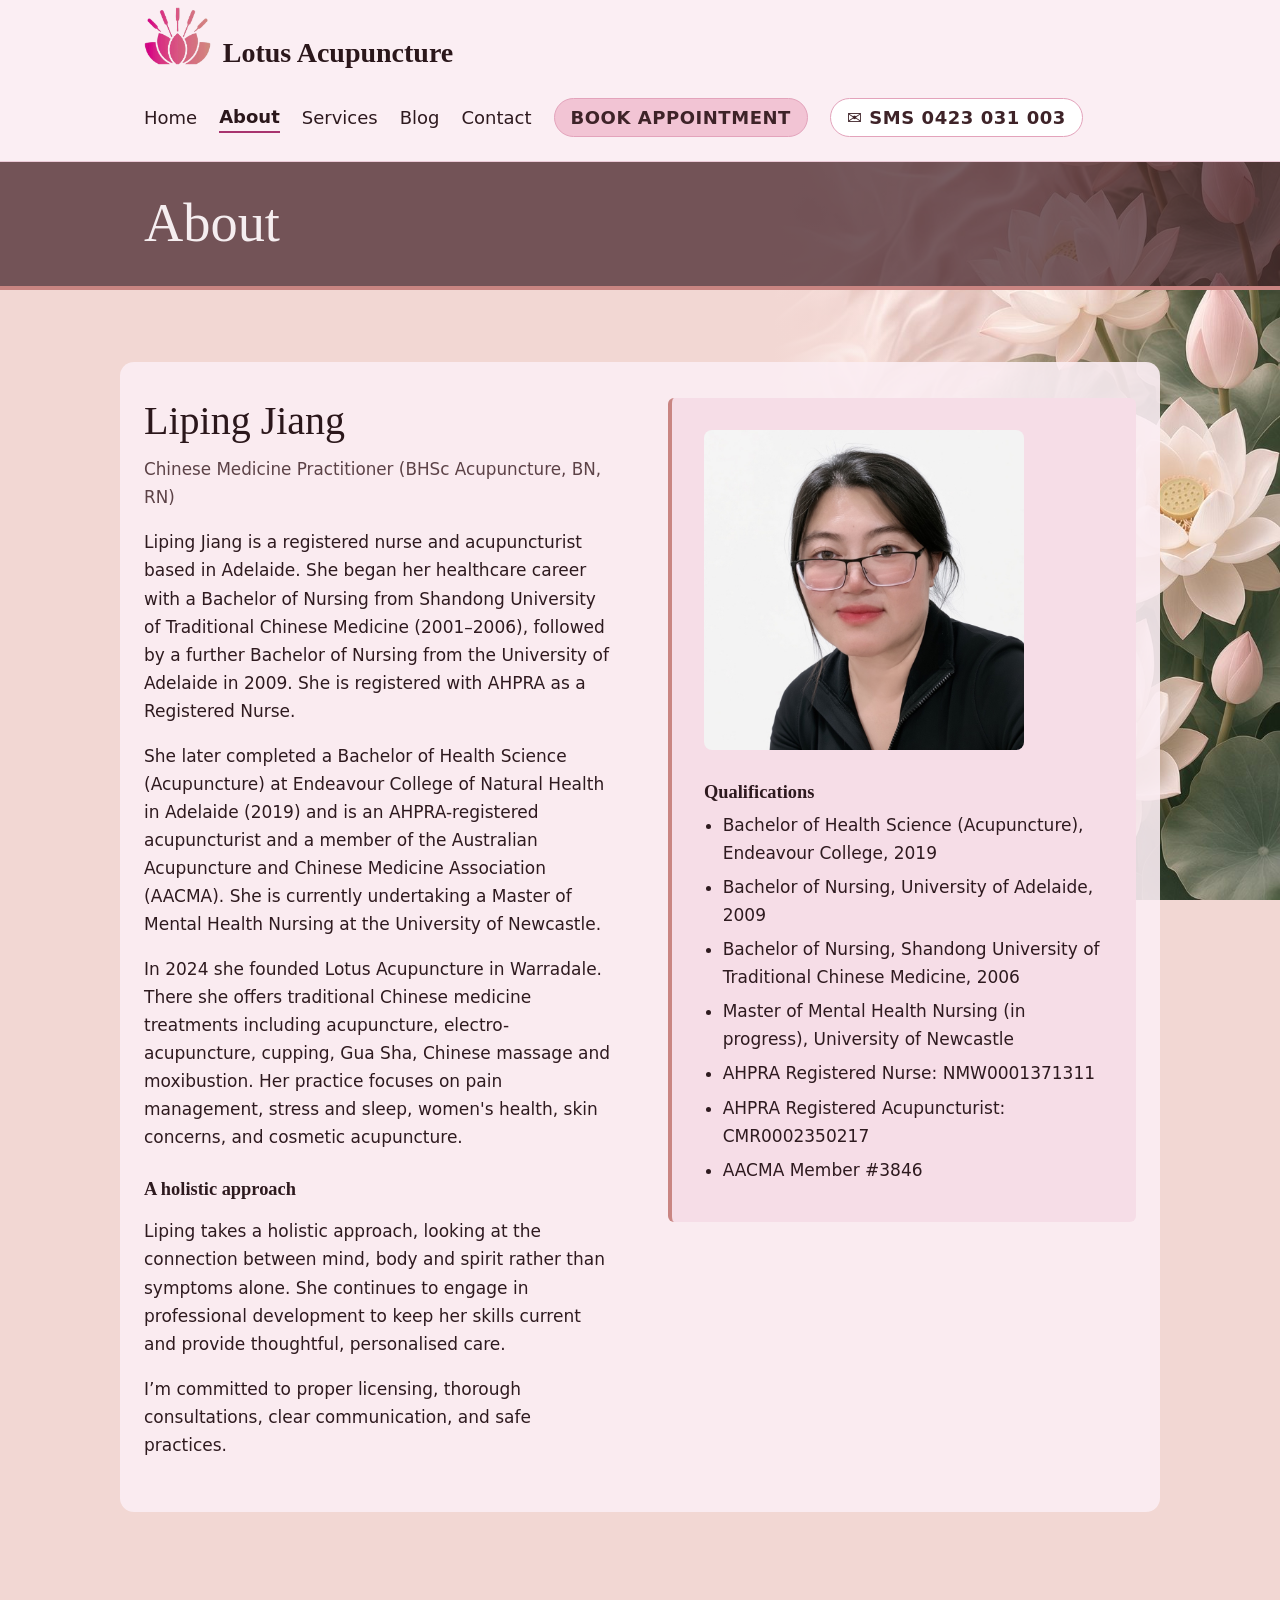
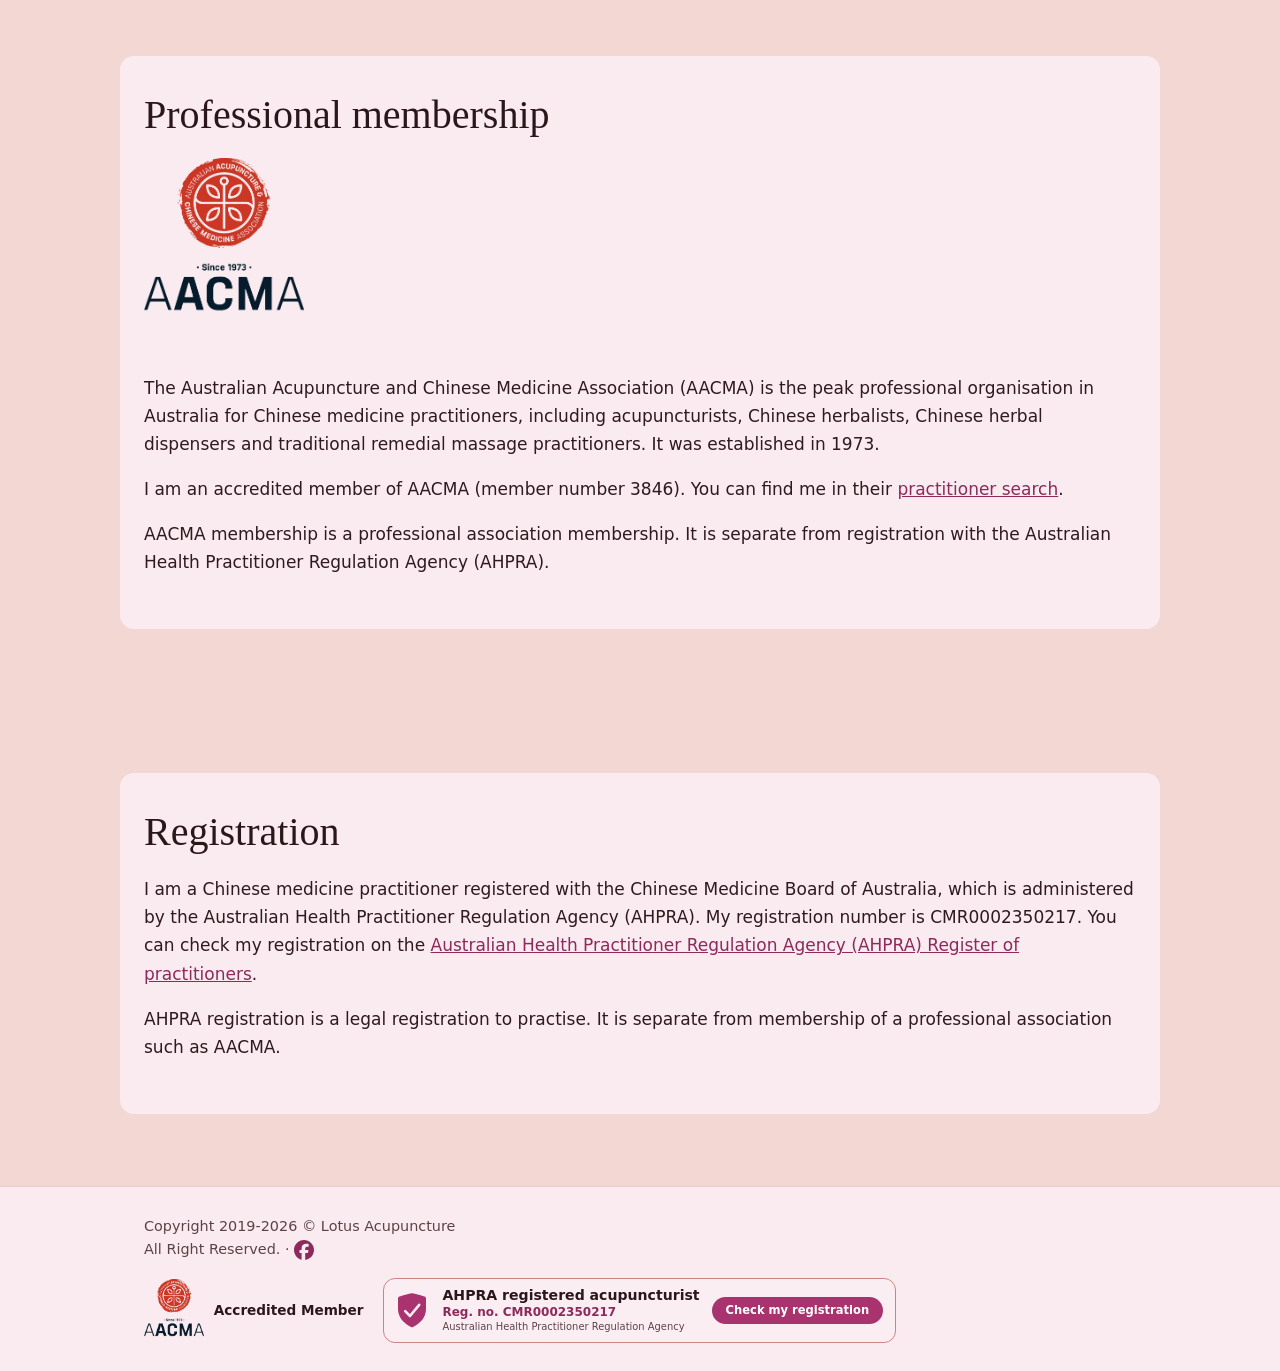
==== about.html @ f675ff91 "Add electro acupuncture video on Services page" ====
<!DOCTYPE html>
<html lang="en-AU"><head><meta charset="utf-8"><meta name="viewport" content="width=device-width, initial-scale=1">
<title>About Liping Jiang | Lotus Acupuncture Warradale</title>
<meta name="description" content="Liping Jiang is an AHPRA-registered acupuncturist and registered nurse offering traditional Chinese medicine at Lotus Acupuncture, Warradale SA.">
<link rel="canonical" href="https://www.lotusacupuncture.com.au/about.html">
<meta property="og:type" content="website"><meta property="og:site_name" content="Lotus Acupuncture"><meta property="og:title" content="About Liping Jiang | Lotus Acupuncture Warradale"><meta property="og:description" content="Liping Jiang is an AHPRA-registered acupuncturist and registered nurse offering traditional Chinese medicine at Lotus Acupuncture, Warradale SA."><meta property="og:url" content="https://www.lotusacupuncture.com.au/about.html"><meta property="og:image" content="https://www.lotusacupuncture.com.au/logo.jpg"><meta property="og:locale" content="en_AU">
<link rel="stylesheet" href="style.css?v=pink25"></head><body>
<header class="top"><div class="wrap"><a class="brand" href="index.html"><img src="header-logo.png" alt="" width="46" height="40" class="brand-mark">Lotus Acupuncture</a><nav aria-label="Main"><a href="index.html">Home</a><a href="about.html" aria-current="page">About</a><a href="services.html">Services</a><a href="blog.html">Blog</a><a href="contact.html">Contact</a><a href="https://lotus-acupuncture-glenelg.au4.cliniko.com/bookings">BOOK APPOINTMENT</a><a class="nav-call" href="sms:0423031003" aria-label="Send a text message to 0423 031 003">&#9993; <span class="call-num">SMS 0423 031 003</span><span class="call-short">SMS</span></a></nav></div></header>
<main><div class="pagehead"><div class="wrap"><h1>About</h1></div></div><section><div class="wrap about"><div><h2>Liping Jiang</h2>
<p style="font-size:1.05rem;color:var(--muted);margin-top:-8px">Chinese Medicine Practitioner (BHSc Acupuncture, BN, RN)</p>
<p>Liping Jiang is a registered nurse and acupuncturist based in Adelaide. She began her healthcare career with a Bachelor of Nursing from Shandong University of Traditional Chinese Medicine (2001–2006), followed by a further Bachelor of Nursing from the University of Adelaide in 2009. She is registered with AHPRA as a Registered Nurse.</p>
<p>She later completed a Bachelor of Health Science (Acupuncture) at Endeavour College of Natural Health in Adelaide (2019) and is an AHPRA-registered acupuncturist and a member of the Australian Acupuncture and Chinese Medicine Association (AACMA). She is currently undertaking a Master of Mental Health Nursing at the University of Newcastle.</p>
<p>In 2024 she founded Lotus Acupuncture in Warradale. There she offers traditional Chinese medicine treatments including acupuncture, electro-acupuncture, cupping, Gua Sha, Chinese massage and moxibustion. Her practice focuses on pain management, stress and sleep, women's health, skin concerns, and cosmetic acupuncture.</p>
<h3 style="margin-top:28px">A holistic approach</h3>
<p>Liping takes a holistic approach, looking at the connection between mind, body and spirit rather than symptoms alone. She continues to engage in professional development to keep her skills current and provide thoughtful, personalised care.</p>
<p>I’m committed to proper licensing, thorough consultations, clear communication, and safe practices.</p></div>
<aside><img src="photo.jpg" alt="Liping Jiang" style="width:100%;max-width:320px;border-radius:8px;margin-bottom:24px"><h3>Qualifications</h3><ul>
<li>Bachelor of Health Science (Acupuncture), Endeavour College, 2019</li>
<li>Bachelor of Nursing, University of Adelaide, 2009</li>
<li>Bachelor of Nursing, Shandong University of Traditional Chinese Medicine, 2006</li>
<li>Master of Mental Health Nursing (in progress), University of Newcastle</li>
<li>AHPRA Registered Nurse: NMW0001371311</li>
<li>AHPRA Registered Acupuncturist: CMR0002350217</li>
<li>AACMA Member #3846</li></ul></aside></div></section>
<section><div class="wrap">
<h2>Professional membership</h2>
<div class="aacma-block">
<img src="images/aacma-logo.png" alt="Australian Acupuncture and Chinese Medicine Association" width="160" height="171">
<div>
<p>The Australian Acupuncture and Chinese Medicine Association (AACMA) is the peak professional organisation in Australia for Chinese medicine practitioners, including acupuncturists, Chinese herbalists, Chinese herbal dispensers and traditional remedial massage practitioners. It was established in 1973.</p>
<p>I am an accredited member of AACMA (member number 3846). You can find me in their <a href="https://acupuncture.org.au/find-a-practitioner" target="_blank" rel="noopener">practitioner search</a>.</p>
<p>AACMA membership is a professional association membership. It is separate from registration with the Australian Health Practitioner Regulation Agency (AHPRA).</p>
</div>
</div>
</div></section>
<section><div class="wrap">
<h2>Registration</h2>
<div class="reg-block">
<p>I am a Chinese medicine practitioner registered with the Chinese Medicine Board of Australia, which is administered by the Australian Health Practitioner Regulation Agency (AHPRA). My registration number is CMR0002350217. You can check my registration on the <a href="https://www.ahpra.gov.au/Registration/Registers-of-Practitioners.aspx" target="_blank" rel="noopener">Australian Health Practitioner Regulation Agency (AHPRA) Register of practitioners</a>.</p>
<p>AHPRA registration is a legal registration to practise. It is separate from membership of a professional association such as AACMA.</p>
</div>
</div></section>
</main>
<footer><div class="wrap footer-bar"><div>Copyright 2019-2026 © Lotus Acupuncture<br>All Right Reserved. &middot; <a href="https://www.facebook.com/p/Lotus-Acupuncture-61561961257599/" target="_blank" rel="noopener" aria-label="Facebook" style="display:inline-flex;align-items:center;vertical-align:middle"><svg xmlns="http://www.w3.org/2000/svg" width="20" height="20" viewBox="0 0 24 24" fill="currentColor"><path d="M9.101 23.691v-7.98H6.627v-3.667h2.474v-1.58c0-4.085 1.848-5.978 5.858-5.978.401 0 .955.042 1.468.103a9 9 0 0 1 1.141.195v3.325a9 9 0 0 0-.653-.036 27 27 0 0 0-.733-.009c-.707 0-1.259.096-1.675.309a1.7 1.7 0 0 0-.679.622c-.258.42-.374.995-.374 1.752v1.297h3.919l-.386 2.103-.287 1.564h-3.246v8.245C19.396 23.238 24 18.179 24 12.044c0-6.627-5.373-12-12-12s-12 5.373-12 12c0 5.628 3.874 10.35 9.101 11.647"/></svg></a></div><div class="footer-creds"><a class="footer-aacma" href="https://acupuncture.org.au/find-a-practitioner" target="_blank" rel="noopener"><img src="images/aacma-logo.png" alt="Australian Acupuncture and Chinese Medicine Association" width="60" height="64"><span>Accredited Member</span></a><a class="footer-ahpra" href="https://www.ahpra.gov.au/Registration/Registers-of-Practitioners.aspx" target="_blank" rel="noopener"><svg class="footer-ahpra-icon" xmlns="http://www.w3.org/2000/svg" viewBox="0 0 36 40" width="36" height="40" aria-hidden="true" focusable="false"><path fill="#a8336e" d="M18 2.2c.4 0 7.8 1.7 12.6 3.2.8.3 1.4 1 1.4 1.8V18c0 8.2-5.8 14.8-13.5 18.2a1.6 1.6 0 0 1-1 0C9.8 32.8 4 26.2 4 18V7.2c0-.8.6-1.5 1.4-1.8C10.2 3.9 17.6 2.2 18 2.2z"/><path fill="none" stroke="#fbeef3" stroke-width="2.6" stroke-linecap="round" stroke-linejoin="round" d="M11.2 20.2 16 25l9.2-11.2"/></svg><span class="footer-ahpra-copy"><strong class="footer-ahpra-title">AHPRA registered acupuncturist</strong><span class="footer-ahpra-reg">Reg. no. CMR0002350217</span><span class="footer-ahpra-org">Australian Health Practitioner Regulation Agency</span></span><span class="footer-ahpra-btn">Check my registration</span></a></div></div></footer>
</body></html>
---- style.css ----
:root{--ink:#2e1a1f;--muted:#5c4247;--paper:#fbeef3;--mist:#f6dde7;--jade:#3e2328;--jade-dark:#2b171b;--lotus:#a8336e;--lotus-dark:#8c2a5c;--coral:#c98582;--line:#ecc9d7;--serif:"Iowan Old Style","Palatino Linotype",Palatino,Georgia,serif;--sans:system-ui,-apple-system,"Segoe UI",Roboto,sans-serif}
*{box-sizing:border-box}
body{margin:0;background:#f2d7d3;color:var(--ink);font:17px/1.65 var(--sans)}
a{color:var(--lotus-dark)}
a:hover{color:var(--jade)}
a:focus-visible,.btn:focus-visible{outline:3px solid var(--lotus);outline-offset:3px}
.wrap{max-width:1040px;margin:0 auto;padding:0 24px}
header.top{border-bottom:1px solid var(--line);background:var(--paper);position:sticky;top:0;z-index:5}
header.top .wrap{display:flex;align-items:center;justify-content:space-between;gap:16px;padding-top:24px;padding-bottom:24px;flex-wrap:wrap}
.brand{display:inline-flex;align-items:center;gap:12px;font:600 clamp(1.25rem,6vw,1.75rem)/1.2 var(--serif);white-space:nowrap;color:var(--jade-dark);text-decoration:none}
.brand-mark{display:block;height:58px;width:auto;transform:translateY(-17px)}
nav{display:flex;gap:22px;flex-wrap:wrap;align-items:center}
nav a{text-decoration:none;color:var(--ink);font-size:1.125rem;padding:2px 0;line-height:1.4}
nav a:hover{color:var(--lotus-dark)}
nav a[href*="cliniko"]{background:#f2c4d4;color:var(--jade);font-weight:600;padding:6px 16px;border-radius:999px;border:1px solid #e3a3bb;white-space:nowrap;letter-spacing:.03em}
nav a[href*="cliniko"]:hover,nav a[href*="cliniko"]:focus-visible{background:#e9aec4;color:var(--jade-dark)}
nav a.nav-call{color:var(--jade);font-weight:600;padding:6px 16px;border-radius:999px;border:1px solid #e3a3bb;background:#fff;white-space:nowrap;letter-spacing:.03em}nav a.nav-call:hover,nav a.nav-call:focus-visible{background:#fde7ef;color:var(--jade-dark)}.call-short{display:none}@media(max-width:760px){.call-num{display:none}.call-short{display:inline}nav a[href*="cliniko"],nav a.nav-call{padding:6px 12px}}
nav a[aria-current="page"]{color:var(--jade-dark);font-weight:600;border-bottom:2px solid var(--lotus)}
.btn{display:inline-block;background:var(--lotus);color:#fff;padding:12px 24px;border-radius:999px;text-decoration:none;font-weight:600;font-size:.95rem}
.btn:hover{background:var(--lotus-dark)}
.hero{background:rgba(66,33,40,.72);border-bottom:4px solid var(--coral);color:#f5eef0;padding:64px 0 60px}
.hero-logo{display:block;width:220px;max-width:60vw;height:auto;margin:0 auto 24px}
.hero h1{font:500 clamp(2.6rem,7vw,4.8rem)/1.05 var(--serif);margin:0 0 20px;letter-spacing:-.01em}
.hero p{font:italic 1.5rem/1.4 var(--serif);margin:0 auto 36px;max-width:28ch;color:#f2c9d3}
@media(min-width:761px){.hero p{max-width:none}}
.hero .btn{background:var(--lotus)}
.hero .btn:hover{background:var(--lotus-dark)}
.pagehead{background:rgba(66,33,40,.72);border-bottom:4px solid var(--coral);color:#f5eef0;padding:32px 0}
.pagehead h1{font:500 clamp(2.2rem,5vw,3.4rem)/1.1 var(--serif);margin:0}
section{padding:72px 0}
h2{font:500 clamp(1.8rem,4vw,2.5rem)/1.15 var(--serif);margin:0 0 20px;color:var(--jade-dark)}
h3{font:600 1.15rem var(--serif);margin:0 0 4px}
.lede{max-width:62ch}
.about{display:grid;grid-template-columns:1fr 1fr;gap:56px}
.about aside{background:var(--mist);border-left:4px solid var(--coral);padding:32px;border-radius:6px;align-self:start}
.about aside ul{padding-left:1.1em;margin:8px 0 0}
.about aside li{margin-bottom:6px}
.focus{background:var(--mist)}
.tags{list-style:none;padding:0;margin:28px 0 0;display:flex;flex-wrap:wrap;gap:10px}
.tags li{border:1px solid var(--coral);color:var(--jade-dark);padding:6px 16px;border-radius:999px;font-size:.95rem;background:var(--paper)}
.services-list{list-style:none;padding:0;margin:32px 0 0;border-top:1px solid var(--line)}
.services-list li{display:grid;grid-template-columns:1fr auto auto;gap:8px 28px;align-items:center;padding:22px 0;border-bottom:1px solid var(--line)}
.desc{color:var(--muted);font-size:.95rem;margin:0}
.meta{text-align:right;font-size:.9rem;color:var(--muted)}
.price{font:600 1.4rem var(--serif);color:var(--jade-dark);display:block}
.quote{background:rgba(66,33,40,.72);color:#fff;text-align:center;padding:40px 0}
.quote blockquote{margin:0 auto 8px;max-width:30ch;font:italic 1.9rem/1.35 var(--serif)}
.quote cite{font-style:normal;opacity:.8;font-size:.95rem}
address{font-style:normal;margin:20px 0;line-height:1.8}
footer{border-top:1px solid var(--line);padding:28px 0;color:var(--muted);font-size:.9rem}
.svc-img{display:block;width:100%;height:auto;aspect-ratio:4/3;object-fit:cover;border-radius:8px;margin-bottom:14px;background:var(--mist)}
.svc-img-lead{max-width:560px;aspect-ratio:auto;margin:8px 0 20px}
.svc-divider{margin:44px auto;max-width:720px}
.svc-divider img{display:block;width:100%;height:auto}
.therapies{margin-top:20px}
.therapy{display:grid;grid-template-columns:minmax(0,320px) 1fr;gap:32px;align-items:center}
.therapy .svc-img{margin-bottom:0}
.svc-video{display:block;width:100%;max-width:280px;height:auto;aspect-ratio:9/16;object-fit:cover;border-radius:8px;background:var(--mist)}
.therapy:has(.svc-video){align-items:start}
.photo-credits{font-size:.8rem;margin-top:24px}
.blog-empty{text-align:center}
.blog-empty .lede{margin:0 auto}
body::before{content:"";position:fixed;inset:0;z-index:-1;pointer-events:none;background:#f2d7d3 url("images/pink-lotus-bg.jpg?v=pink2") center/cover no-repeat}
@media(min-aspect-ratio:3/4){body::before{background:linear-gradient(90deg,#f2d7d3 0,#f2d7d3 calc(100% - 56.25vh),rgba(242,215,211,0) calc(100% - 42vh)),url("images/pink-lotus-bg.jpg?v=pink2") right top/auto 100% no-repeat,#f2d7d3}}
header.top{background:#fbeef3}
section>.wrap{background:rgba(251,238,243,.9);border-radius:14px;padding-top:36px;padding-bottom:36px}
.focus{background:transparent}
.quote>.wrap{background:transparent}
.focus>.wrap{background:rgba(246,221,231,.92)}
footer{background:rgba(251,238,243,.9)}
@media(max-width:760px){nav a{font-size:1.0625rem}section{padding:40px 0}section>.wrap{border-radius:10px;margin:0 12px}nav{gap:14px}.therapy{grid-template-columns:1fr;gap:16px}.svc-divider{margin:32px 0}.about{grid-template-columns:1fr;gap:32px}.services-list li{grid-template-columns:1fr}.meta{text-align:left}.hero{padding:44px 0}.pagehead{padding:22px 0}.quote{padding:28px 0}}
.blog-list{list-style:none;padding:0;margin:8px 0 0}
.blog-item h2{margin-bottom:8px}
.blog-item h2 a{color:var(--jade-dark);text-decoration:none}
.blog-item h2 a:hover{color:var(--lotus-dark)}
.blog-date{color:var(--muted);font-size:.95rem;margin:0 0 12px}
.blog-item .lede{margin:0 0 16px}
.post-body{max-width:68ch}
.post-body h2{font-size:clamp(1.35rem,3vw,1.75rem);margin:32px 0 12px}
.post-body p,.post-body ul{margin:0 0 16px}
.post-body ul{padding-left:1.2em}
.post-body li{margin-bottom:8px}
.post-back{margin:0 0 20px;font-size:.95rem}
.disclaimer{margin-top:36px;padding-top:20px;border-top:1px solid var(--line);color:var(--muted);font-size:.9rem}

.footer-bar{display:flex;align-items:center;justify-content:space-between;gap:16px 24px;flex-wrap:wrap}
.footer-aacma{display:inline-flex;align-items:center;gap:10px;color:var(--jade-dark);text-decoration:none;font-size:.85rem;font-weight:600}
.footer-aacma img{display:block;height:64px;width:auto}
.footer-aacma:hover{color:var(--lotus-dark)}
.aacma-block{display:flex;gap:28px;align-items:flex-start;flex-wrap:wrap;margin-top:8px}
.aacma-block img{display:block;width:160px;height:auto;flex-shrink:0}
@media(max-width:760px){.aacma-block{flex-direction:column;gap:16px}.aacma-block img{width:130px}}

.insurance{margin-top:48px}
.fund-logos{list-style:none;padding:0;margin:20px 0 0;display:grid;grid-template-columns:repeat(4,minmax(0,1fr));gap:12px}
.fund-logos li{background:#fff;border:1px solid var(--line);border-radius:12px;height:88px;display:flex;align-items:center;justify-content:center;padding:12px 16px;box-sizing:border-box}
.fund-logos img{display:block;max-width:100%;max-height:100%;width:auto;height:auto;object-fit:contain}
.fund-trademark{margin-top:14px;font-size:.8rem}
@media(max-width:960px){.fund-logos{grid-template-columns:repeat(3,minmax(0,1fr))}}
@media(max-width:760px){.fund-logos{grid-template-columns:repeat(2,minmax(0,1fr));gap:10px}.fund-logos li{height:76px;padding:10px 12px;border-radius:10px}}

.footer-creds{display:flex;align-items:center;gap:16px 20px;flex-wrap:wrap}
.footer-ahpra{display:inline-flex;align-items:center;gap:10px 12px;text-decoration:none;color:var(--jade-dark);background:var(--paper);border:1px solid var(--coral);border-radius:12px;padding:8px 12px 8px 10px;min-height:64px;box-sizing:border-box;max-width:100%;flex-wrap:wrap}
.footer-ahpra-icon{display:block;flex-shrink:0;width:36px;height:40px}
.footer-ahpra-copy{display:flex;flex-direction:column;align-items:flex-start;gap:1px;min-width:0;flex:1 1 12rem}
.footer-ahpra-title{font-size:.88rem;font-weight:700;line-height:1.2;color:var(--jade-dark)}
.footer-ahpra-reg{font-size:.75rem;font-weight:600;color:var(--lotus-dark);line-height:1.25}
.footer-ahpra-org{font-size:.62rem;font-weight:500;color:var(--muted);line-height:1.3}
.footer-ahpra-btn{display:inline-block;background:var(--lotus);color:#fff;font-size:.72rem;font-weight:600;padding:6px 14px;border-radius:999px;line-height:1.3;white-space:nowrap;flex-shrink:0}
.footer-ahpra:hover{border-color:var(--lotus)}
.footer-ahpra:hover .footer-ahpra-title{color:var(--lotus-dark)}
.footer-ahpra:hover .footer-ahpra-btn{background:var(--lotus-dark)}
@media(max-width:760px){.footer-creds{width:100%}.footer-ahpra{width:100%}.footer-ahpra-btn{margin-left:46px}}
.reg-block{margin-top:8px}

.voucher-lead{display:grid;grid-template-columns:1fr minmax(220px,400px);gap:40px 48px;align-items:center}
.voucher-art{display:block;width:100%;height:auto;border-radius:8px;border:1px solid var(--line);box-shadow:0 10px 28px rgba(46,26,31,.12);background:#fff}
.voucher-options{list-style:none;padding:0;margin:36px 0 0;display:grid;grid-template-columns:repeat(3,minmax(0,1fr));gap:20px}
.voucher-card{background:#fff;border:1px solid var(--line);border-radius:12px;padding:28px 24px;display:flex;flex-direction:column;align-items:flex-start}
.voucher-card h3{margin:0 0 6px}
.voucher-card .meta{text-align:left;margin:0 0 18px}
.voucher-card .desc{margin:0 0 18px}
.voucher-card .price{margin:2px 0 0}
.voucher-card .btn{margin-top:auto}
.voucher-soon{font-size:.85rem;color:var(--muted);line-height:1.45;margin:12px 0 0}
.voucher-steps{list-style:none;padding:0;margin:8px 0 0;display:grid;gap:18px}
.voucher-steps li{display:grid;grid-template-columns:auto 1fr;gap:16px;align-items:start}
.voucher-step-num{display:inline-flex;align-items:center;justify-content:center;width:32px;height:32px;border-radius:50%;background:var(--lotus);color:#fff;font:600 1rem var(--serif);flex-shrink:0}
.voucher-steps p{margin:4px 0 0}
.voucher-terms{padding-left:1.2em;margin:8px 0 0;max-width:68ch}
.voucher-terms li{margin-bottom:10px}
@media(max-width:900px){.voucher-options{grid-template-columns:1fr}}
@media(max-width:760px){.voucher-lead{grid-template-columns:1fr;gap:24px}}
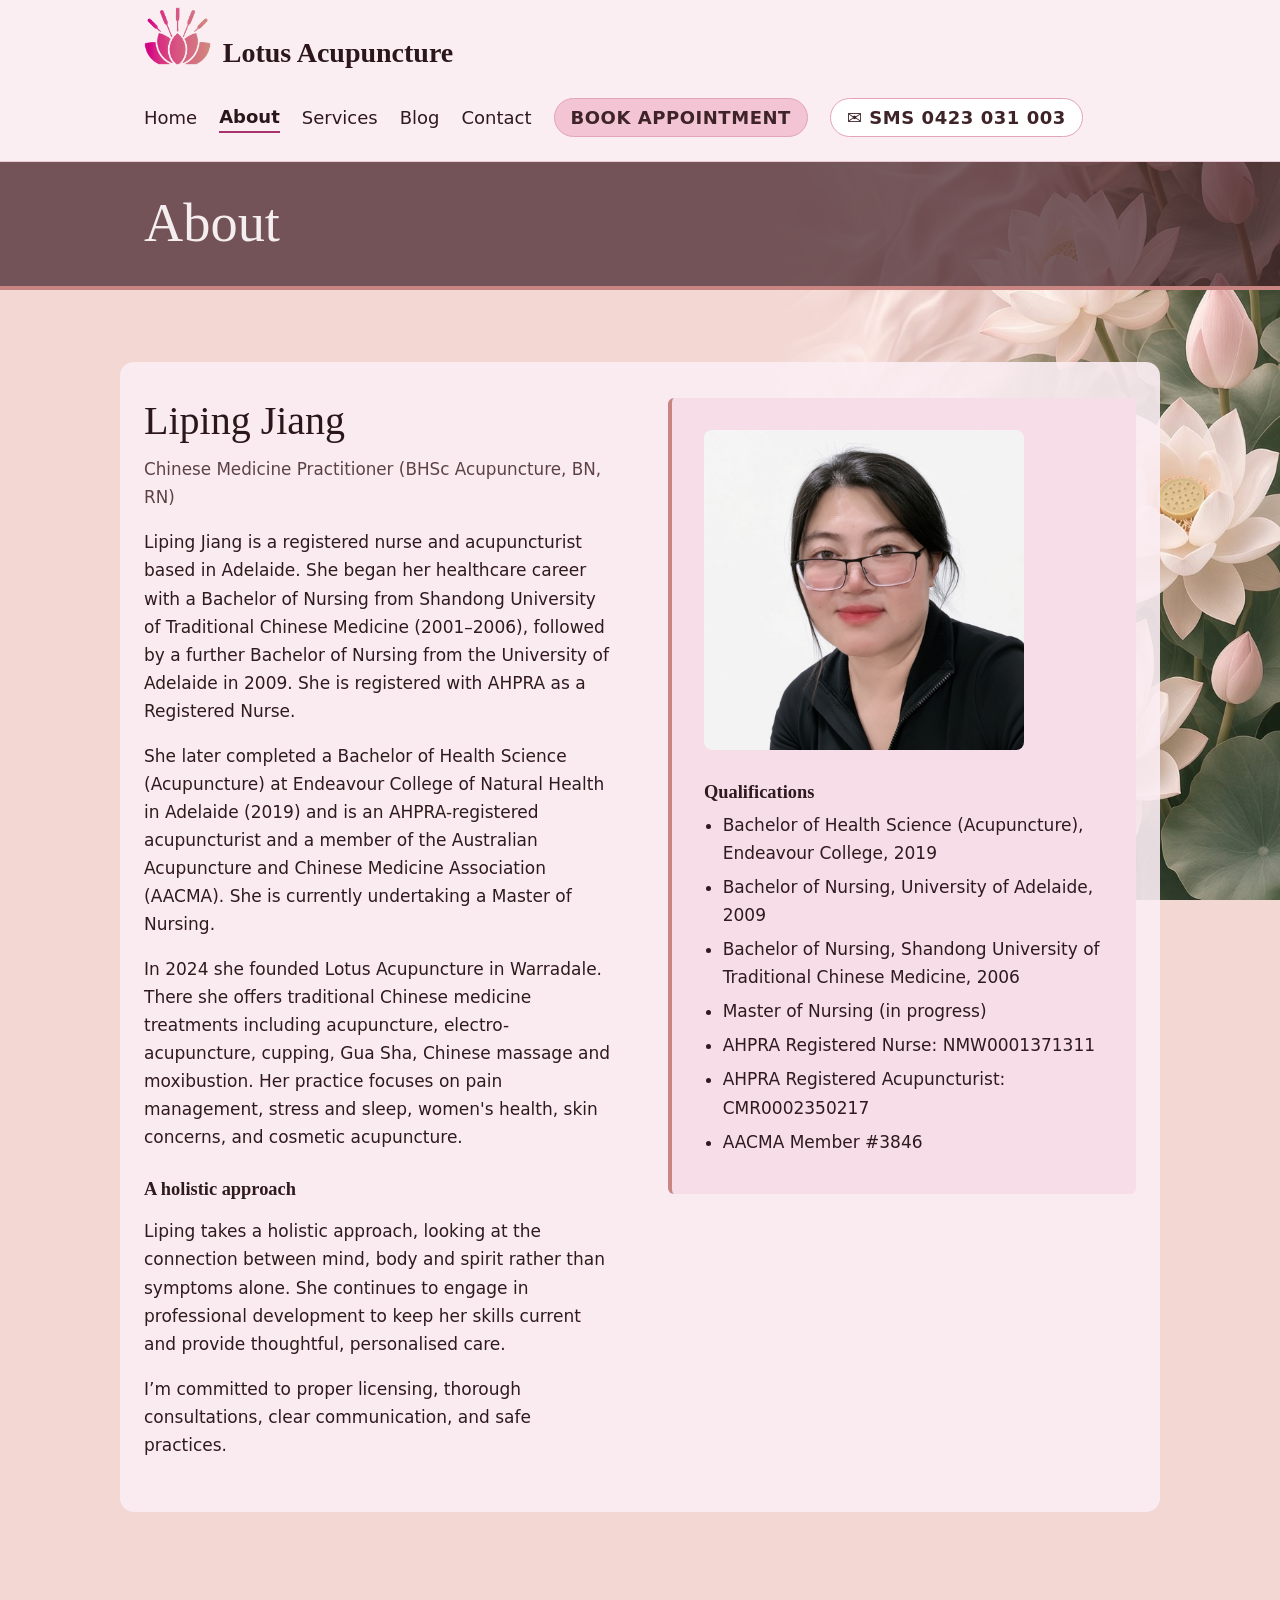
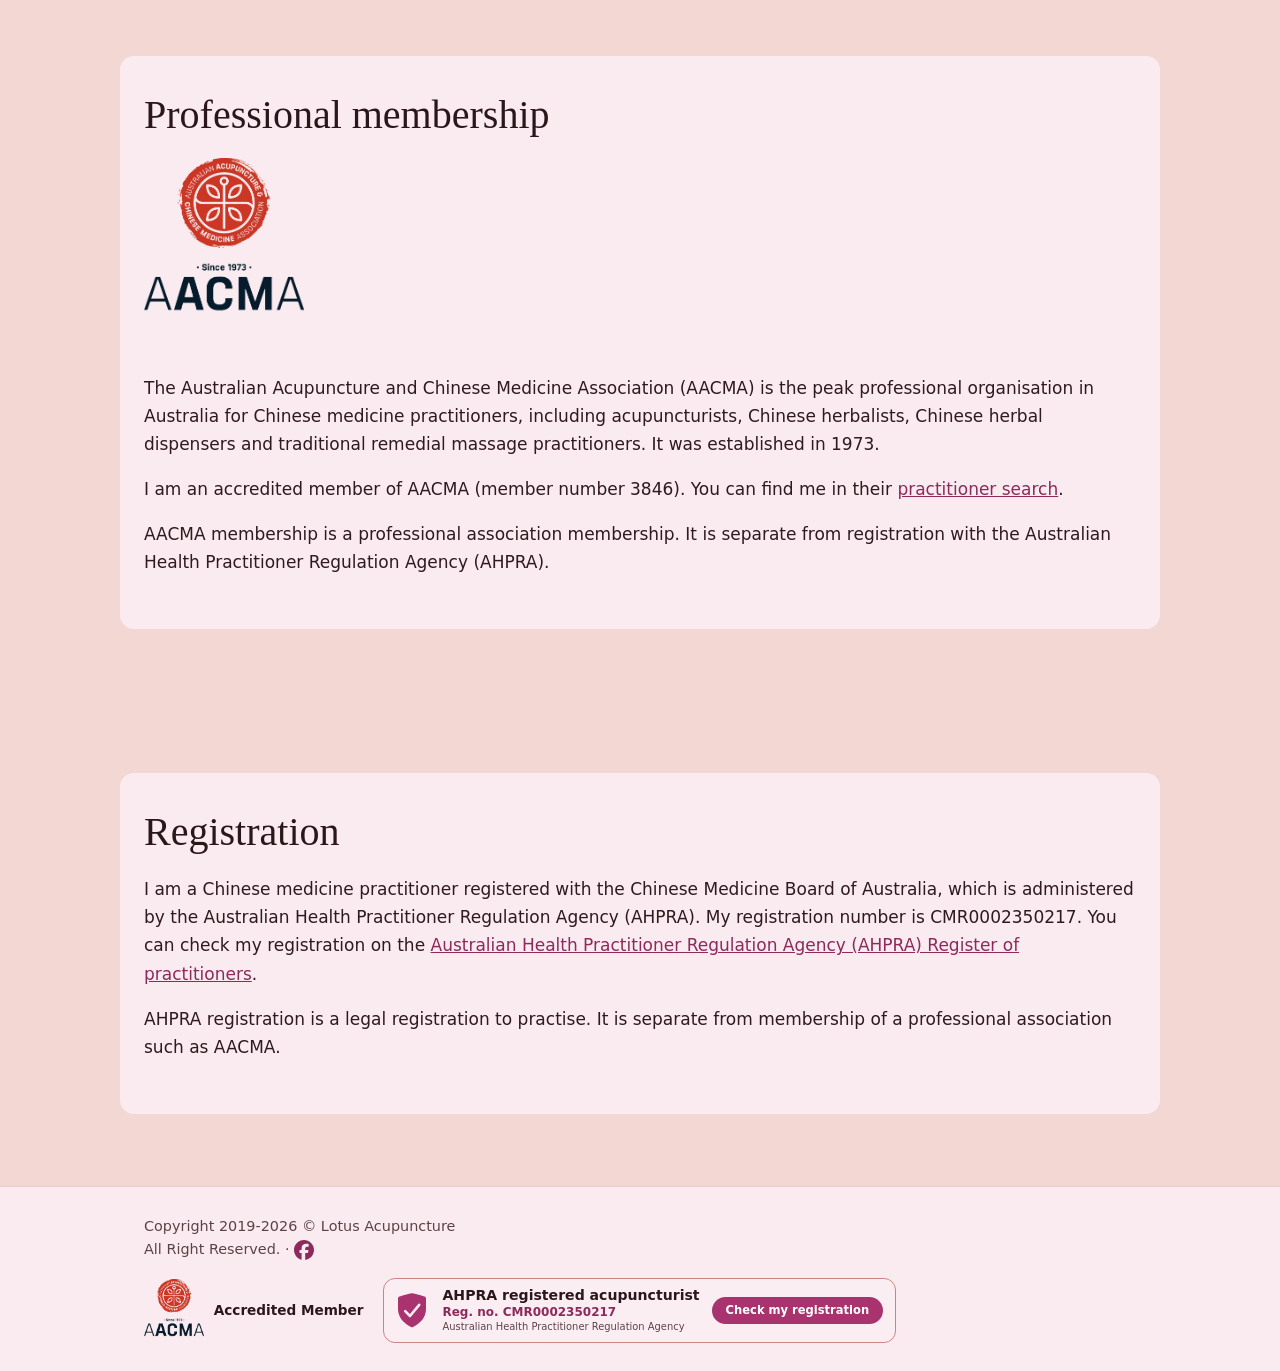
==== commit 0ef47006: "About: Master of Nursing (in progress), no university" ====
--- a/about.html
+++ b/about.html
@@ -4,12 +4,12 @@
 <meta name="description" content="Liping Jiang is an AHPRA-registered acupuncturist and registered nurse offering traditional Chinese medicine at Lotus Acupuncture, Warradale SA.">
 <link rel="canonical" href="https://www.lotusacupuncture.com.au/about.html">
 <meta property="og:type" content="website"><meta property="og:site_name" content="Lotus Acupuncture"><meta property="og:title" content="About Liping Jiang | Lotus Acupuncture Warradale"><meta property="og:description" content="Liping Jiang is an AHPRA-registered acupuncturist and registered nurse offering traditional Chinese medicine at Lotus Acupuncture, Warradale SA."><meta property="og:url" content="https://www.lotusacupuncture.com.au/about.html"><meta property="og:image" content="https://www.lotusacupuncture.com.au/logo.jpg"><meta property="og:locale" content="en_AU">
-<link rel="stylesheet" href="style.css?v=pink25"></head><body>
+<link rel="stylesheet" href="style.css?v=pink27"></head><body>
 <header class="top"><div class="wrap"><a class="brand" href="index.html"><img src="header-logo.png" alt="" width="46" height="40" class="brand-mark">Lotus Acupuncture</a><nav aria-label="Main"><a href="index.html">Home</a><a href="about.html" aria-current="page">About</a><a href="services.html">Services</a><a href="blog.html">Blog</a><a href="contact.html">Contact</a><a href="https://lotus-acupuncture-glenelg.au4.cliniko.com/bookings">BOOK APPOINTMENT</a><a class="nav-call" href="sms:0423031003" aria-label="Send a text message to 0423 031 003">&#9993; <span class="call-num">SMS 0423 031 003</span><span class="call-short">SMS</span></a></nav></div></header>
 <main><div class="pagehead"><div class="wrap"><h1>About</h1></div></div><section><div class="wrap about"><div><h2>Liping Jiang</h2>
 <p style="font-size:1.05rem;color:var(--muted);margin-top:-8px">Chinese Medicine Practitioner (BHSc Acupuncture, BN, RN)</p>
 <p>Liping Jiang is a registered nurse and acupuncturist based in Adelaide. She began her healthcare career with a Bachelor of Nursing from Shandong University of Traditional Chinese Medicine (2001–2006), followed by a further Bachelor of Nursing from the University of Adelaide in 2009. She is registered with AHPRA as a Registered Nurse.</p>
-<p>She later completed a Bachelor of Health Science (Acupuncture) at Endeavour College of Natural Health in Adelaide (2019) and is an AHPRA-registered acupuncturist and a member of the Australian Acupuncture and Chinese Medicine Association (AACMA). She is currently undertaking a Master of Mental Health Nursing at the University of Newcastle.</p>
+<p>She later completed a Bachelor of Health Science (Acupuncture) at Endeavour College of Natural Health in Adelaide (2019) and is an AHPRA-registered acupuncturist and a member of the Australian Acupuncture and Chinese Medicine Association (AACMA). She is currently undertaking a Master of Nursing.</p>
 <p>In 2024 she founded Lotus Acupuncture in Warradale. There she offers traditional Chinese medicine treatments including acupuncture, electro-acupuncture, cupping, Gua Sha, Chinese massage and moxibustion. Her practice focuses on pain management, stress and sleep, women's health, skin concerns, and cosmetic acupuncture.</p>
 <h3 style="margin-top:28px">A holistic approach</h3>
 <p>Liping takes a holistic approach, looking at the connection between mind, body and spirit rather than symptoms alone. She continues to engage in professional development to keep her skills current and provide thoughtful, personalised care.</p>
@@ -18,7 +18,7 @@
 <li>Bachelor of Health Science (Acupuncture), Endeavour College, 2019</li>
 <li>Bachelor of Nursing, University of Adelaide, 2009</li>
 <li>Bachelor of Nursing, Shandong University of Traditional Chinese Medicine, 2006</li>
-<li>Master of Mental Health Nursing (in progress), University of Newcastle</li>
+<li>Master of Nursing (in progress)</li>
 <li>AHPRA Registered Nurse: NMW0001371311</li>
 <li>AHPRA Registered Acupuncturist: CMR0002350217</li>
 <li>AACMA Member #3846</li></ul></aside></div></section>
--- a/style.css
+++ b/style.css
@@ -57,6 +57,7 @@
 .therapy .svc-img{margin-bottom:0}
 .svc-video{display:block;width:100%;max-width:280px;height:auto;aspect-ratio:9/16;object-fit:cover;border-radius:8px;background:var(--mist)}
 .therapy:has(.svc-video){align-items:start}
+#electro-acupuncture{scroll-margin-top:120px}
 .photo-credits{font-size:.8rem;margin-top:24px}
 .blog-empty{text-align:center}
 .blog-empty .lede{margin:0 auto}
@@ -131,3 +132,8 @@
 .voucher-terms li{margin-bottom:10px}
 @media(max-width:900px){.voucher-options{grid-template-columns:1fr}}
 @media(max-width:760px){.voucher-lead{grid-template-columns:1fr;gap:24px}}
+.price-group{font:600 1.15rem var(--serif);color:var(--jade-dark);margin:36px 0 0;letter-spacing:.01em}
+.price-groups .price-group:first-child{margin-top:0}
+.price-groups .services-list{margin-top:12px}
+.addon-note{display:inline-block;font-size:.85rem;color:var(--muted);white-space:nowrap}
+@media(min-width:761px){.price-groups .services-list li>.btn,.price-groups .addon-note{min-width:120px;text-align:center;box-sizing:border-box}}
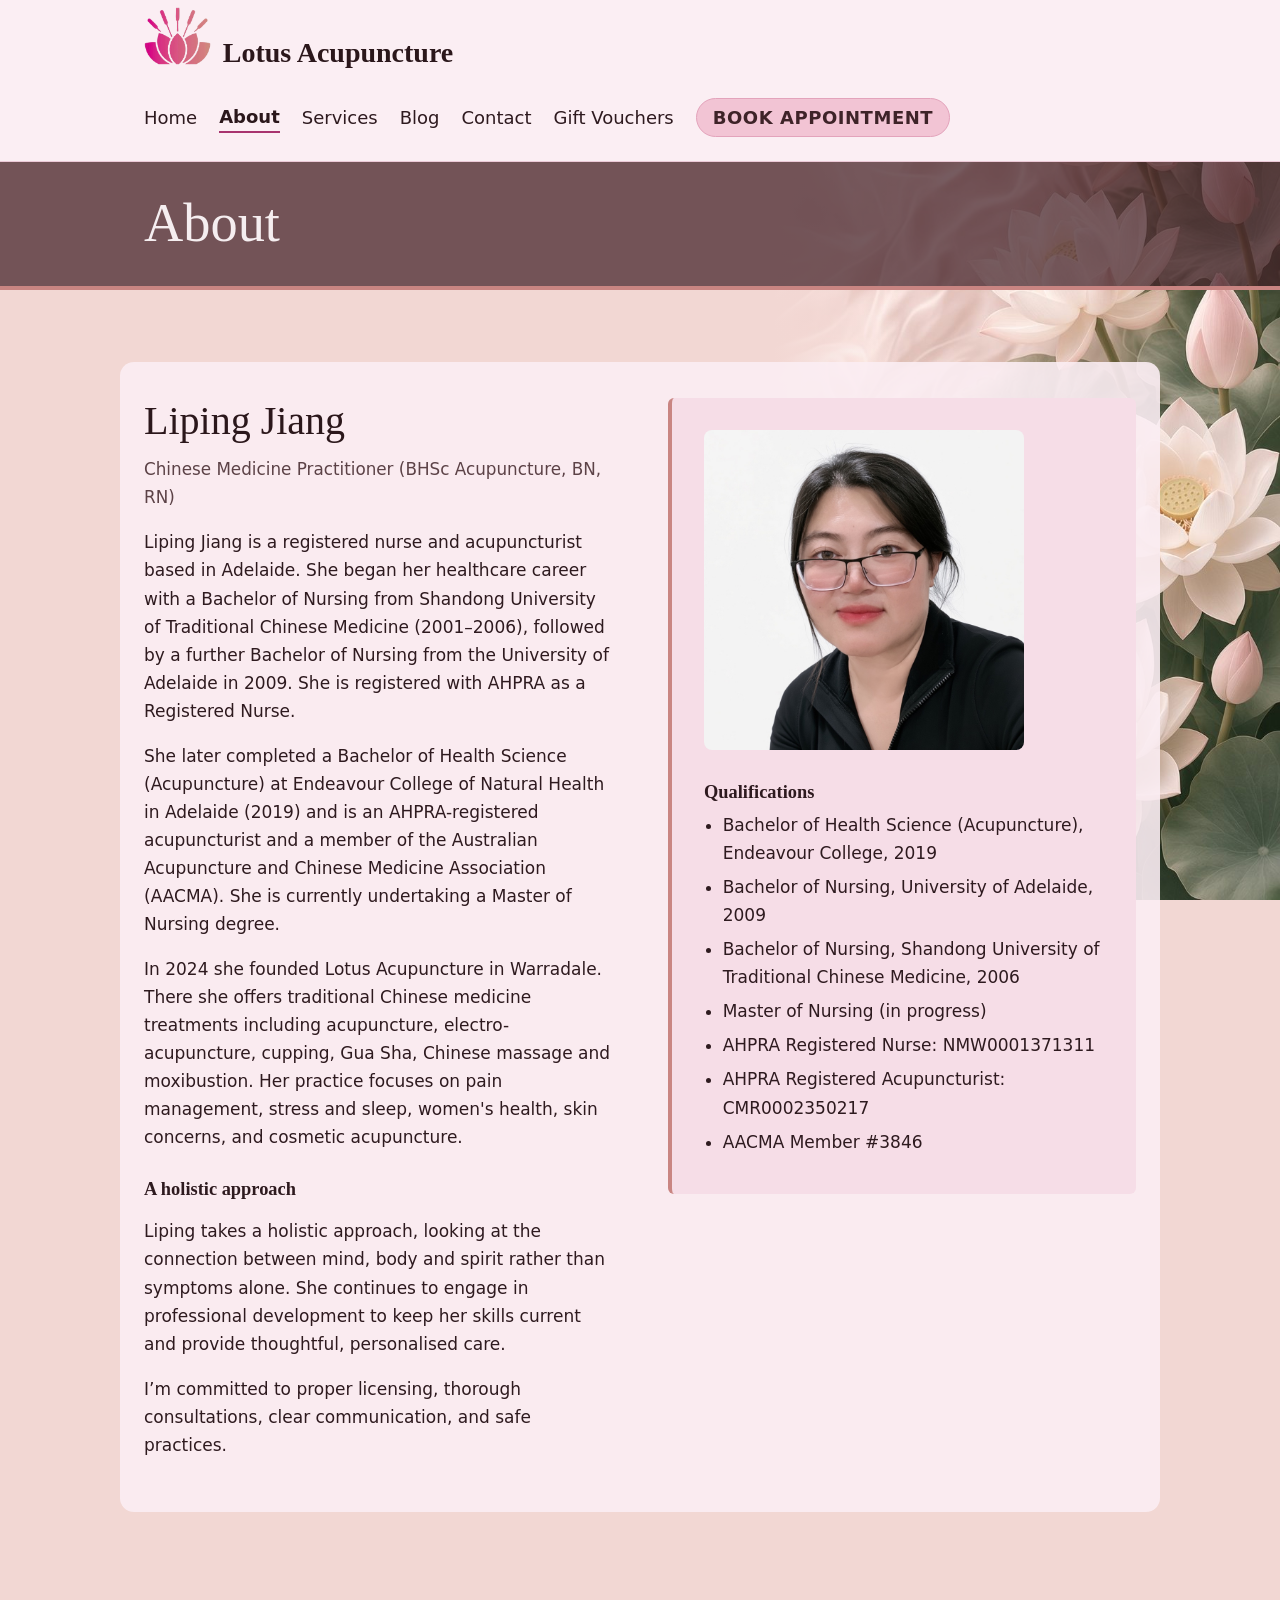
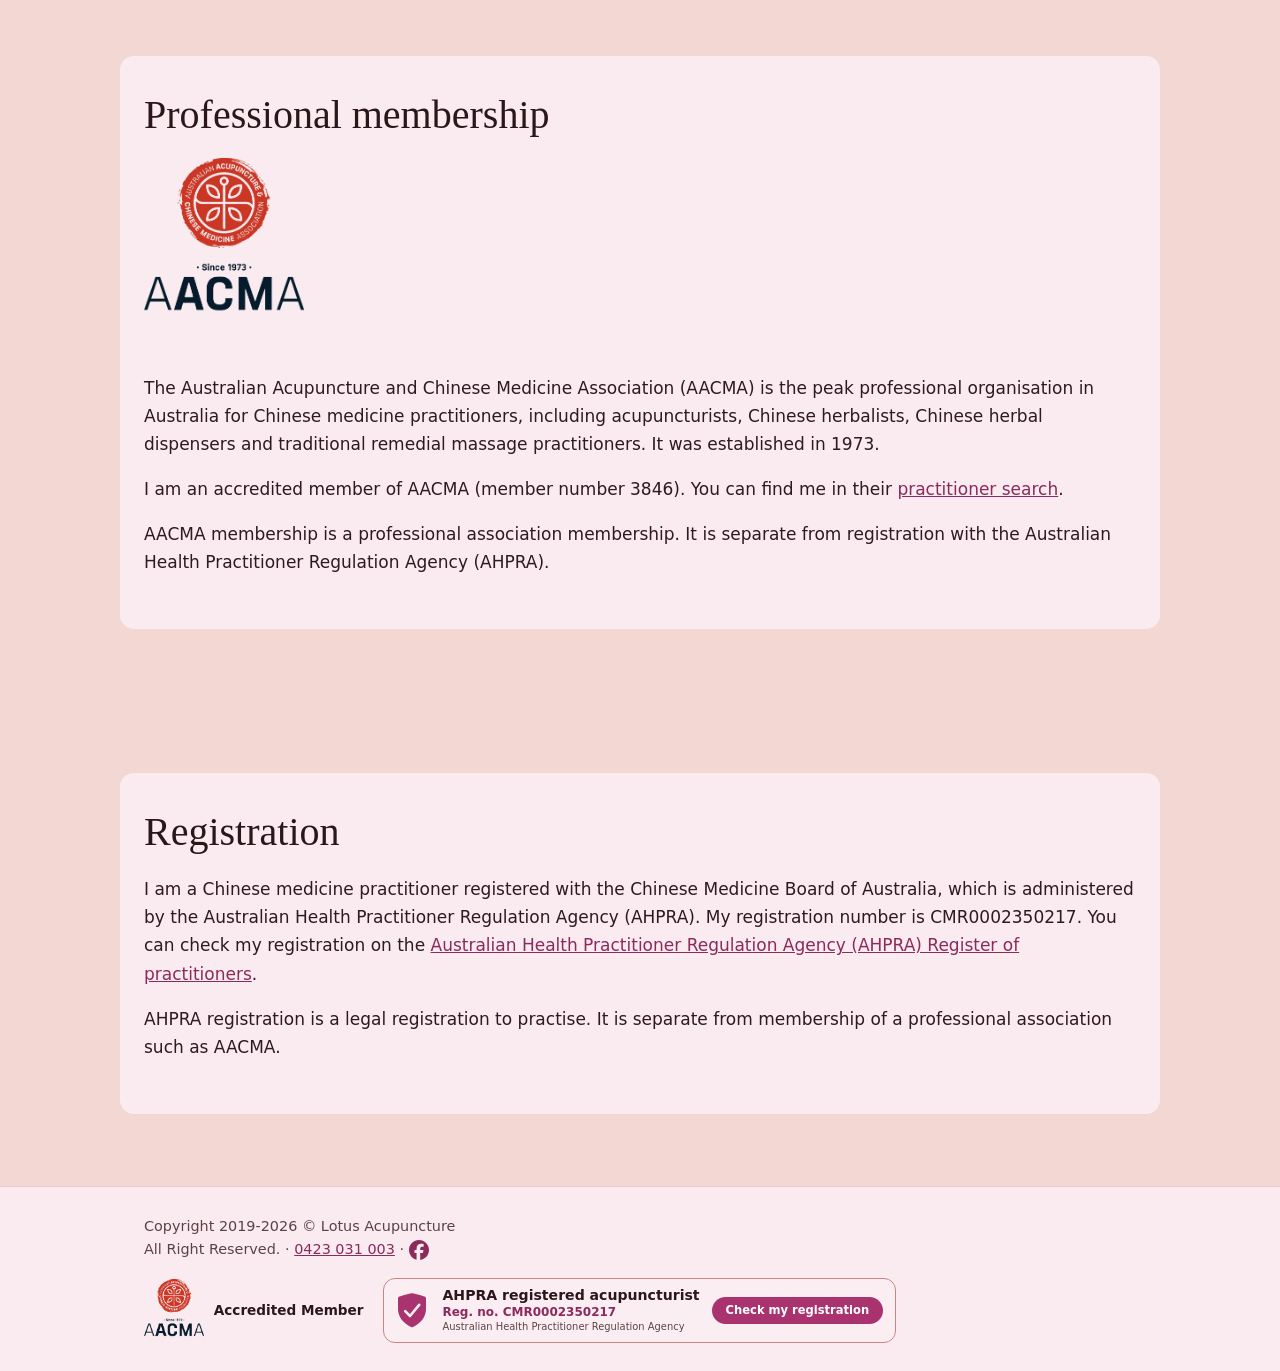
==== commit 3fc91d1c: "Voucher mobile fix, Gift Vouchers in nav, remove SMS nav button, about wording" ====
--- a/about.html
+++ b/about.html
@@ -4,12 +4,12 @@
 <meta name="description" content="Liping Jiang is an AHPRA-registered acupuncturist and registered nurse offering traditional Chinese medicine at Lotus Acupuncture, Warradale SA.">
 <link rel="canonical" href="https://www.lotusacupuncture.com.au/about.html">
 <meta property="og:type" content="website"><meta property="og:site_name" content="Lotus Acupuncture"><meta property="og:title" content="About Liping Jiang | Lotus Acupuncture Warradale"><meta property="og:description" content="Liping Jiang is an AHPRA-registered acupuncturist and registered nurse offering traditional Chinese medicine at Lotus Acupuncture, Warradale SA."><meta property="og:url" content="https://www.lotusacupuncture.com.au/about.html"><meta property="og:image" content="https://www.lotusacupuncture.com.au/logo.jpg"><meta property="og:locale" content="en_AU">
-<link rel="stylesheet" href="style.css?v=pink27"></head><body>
-<header class="top"><div class="wrap"><a class="brand" href="index.html"><img src="header-logo.png" alt="" width="46" height="40" class="brand-mark">Lotus Acupuncture</a><nav aria-label="Main"><a href="index.html">Home</a><a href="about.html" aria-current="page">About</a><a href="services.html">Services</a><a href="blog.html">Blog</a><a href="contact.html">Contact</a><a href="https://lotus-acupuncture-glenelg.au4.cliniko.com/bookings">BOOK APPOINTMENT</a><a class="nav-call" href="sms:0423031003" aria-label="Send a text message to 0423 031 003">&#9993; <span class="call-num">SMS 0423 031 003</span><span class="call-short">SMS</span></a></nav></div></header>
+<link rel="stylesheet" href="style.css?v=pink29"></head><body>
+<header class="top"><div class="wrap"><a class="brand" href="index.html"><img src="header-logo.png" alt="" width="46" height="40" class="brand-mark">Lotus Acupuncture</a><nav aria-label="Main"><a href="index.html">Home</a><a href="about.html" aria-current="page">About</a><a href="services.html">Services</a><a href="blog.html">Blog</a><a href="contact.html">Contact</a><a href="gift-vouchers.html">Gift Vouchers</a><a href="https://lotus-acupuncture-glenelg.au4.cliniko.com/bookings">BOOK APPOINTMENT</a></nav></div></header>
 <main><div class="pagehead"><div class="wrap"><h1>About</h1></div></div><section><div class="wrap about"><div><h2>Liping Jiang</h2>
 <p style="font-size:1.05rem;color:var(--muted);margin-top:-8px">Chinese Medicine Practitioner (BHSc Acupuncture, BN, RN)</p>
 <p>Liping Jiang is a registered nurse and acupuncturist based in Adelaide. She began her healthcare career with a Bachelor of Nursing from Shandong University of Traditional Chinese Medicine (2001–2006), followed by a further Bachelor of Nursing from the University of Adelaide in 2009. She is registered with AHPRA as a Registered Nurse.</p>
-<p>She later completed a Bachelor of Health Science (Acupuncture) at Endeavour College of Natural Health in Adelaide (2019) and is an AHPRA-registered acupuncturist and a member of the Australian Acupuncture and Chinese Medicine Association (AACMA). She is currently undertaking a Master of Nursing.</p>
+<p>She later completed a Bachelor of Health Science (Acupuncture) at Endeavour College of Natural Health in Adelaide (2019) and is an AHPRA-registered acupuncturist and a member of the Australian Acupuncture and Chinese Medicine Association (AACMA). She is currently undertaking a Master of Nursing degree.</p>
 <p>In 2024 she founded Lotus Acupuncture in Warradale. There she offers traditional Chinese medicine treatments including acupuncture, electro-acupuncture, cupping, Gua Sha, Chinese massage and moxibustion. Her practice focuses on pain management, stress and sleep, women's health, skin concerns, and cosmetic acupuncture.</p>
 <h3 style="margin-top:28px">A holistic approach</h3>
 <p>Liping takes a holistic approach, looking at the connection between mind, body and spirit rather than symptoms alone. She continues to engage in professional development to keep her skills current and provide thoughtful, personalised care.</p>
@@ -41,5 +41,5 @@
 </div>
 </div></section>
 </main>
-<footer><div class="wrap footer-bar"><div>Copyright 2019-2026 © Lotus Acupuncture<br>All Right Reserved. &middot; <a href="https://www.facebook.com/p/Lotus-Acupuncture-61561961257599/" target="_blank" rel="noopener" aria-label="Facebook" style="display:inline-flex;align-items:center;vertical-align:middle"><svg xmlns="http://www.w3.org/2000/svg" width="20" height="20" viewBox="0 0 24 24" fill="currentColor"><path d="M9.101 23.691v-7.98H6.627v-3.667h2.474v-1.58c0-4.085 1.848-5.978 5.858-5.978.401 0 .955.042 1.468.103a9 9 0 0 1 1.141.195v3.325a9 9 0 0 0-.653-.036 27 27 0 0 0-.733-.009c-.707 0-1.259.096-1.675.309a1.7 1.7 0 0 0-.679.622c-.258.42-.374.995-.374 1.752v1.297h3.919l-.386 2.103-.287 1.564h-3.246v8.245C19.396 23.238 24 18.179 24 12.044c0-6.627-5.373-12-12-12s-12 5.373-12 12c0 5.628 3.874 10.35 9.101 11.647"/></svg></a></div><div class="footer-creds"><a class="footer-aacma" href="https://acupuncture.org.au/find-a-practitioner" target="_blank" rel="noopener"><img src="images/aacma-logo.png" alt="Australian Acupuncture and Chinese Medicine Association" width="60" height="64"><span>Accredited Member</span></a><a class="footer-ahpra" href="https://www.ahpra.gov.au/Registration/Registers-of-Practitioners.aspx" target="_blank" rel="noopener"><svg class="footer-ahpra-icon" xmlns="http://www.w3.org/2000/svg" viewBox="0 0 36 40" width="36" height="40" aria-hidden="true" focusable="false"><path fill="#a8336e" d="M18 2.2c.4 0 7.8 1.7 12.6 3.2.8.3 1.4 1 1.4 1.8V18c0 8.2-5.8 14.8-13.5 18.2a1.6 1.6 0 0 1-1 0C9.8 32.8 4 26.2 4 18V7.2c0-.8.6-1.5 1.4-1.8C10.2 3.9 17.6 2.2 18 2.2z"/><path fill="none" stroke="#fbeef3" stroke-width="2.6" stroke-linecap="round" stroke-linejoin="round" d="M11.2 20.2 16 25l9.2-11.2"/></svg><span class="footer-ahpra-copy"><strong class="footer-ahpra-title">AHPRA registered acupuncturist</strong><span class="footer-ahpra-reg">Reg. no. CMR0002350217</span><span class="footer-ahpra-org">Australian Health Practitioner Regulation Agency</span></span><span class="footer-ahpra-btn">Check my registration</span></a></div></div></footer>
+<footer><div class="wrap footer-bar"><div>Copyright 2019-2026 © Lotus Acupuncture<br>All Right Reserved. &middot; <a href="tel:0423031003">0423 031 003</a> &middot; <a href="https://www.facebook.com/p/Lotus-Acupuncture-61561961257599/" target="_blank" rel="noopener" aria-label="Facebook" style="display:inline-flex;align-items:center;vertical-align:middle"><svg xmlns="http://www.w3.org/2000/svg" width="20" height="20" viewBox="0 0 24 24" fill="currentColor"><path d="M9.101 23.691v-7.98H6.627v-3.667h2.474v-1.58c0-4.085 1.848-5.978 5.858-5.978.401 0 .955.042 1.468.103a9 9 0 0 1 1.141.195v3.325a9 9 0 0 0-.653-.036 27 27 0 0 0-.733-.009c-.707 0-1.259.096-1.675.309a1.7 1.7 0 0 0-.679.622c-.258.42-.374.995-.374 1.752v1.297h3.919l-.386 2.103-.287 1.564h-3.246v8.245C19.396 23.238 24 18.179 24 12.044c0-6.627-5.373-12-12-12s-12 5.373-12 12c0 5.628 3.874 10.35 9.101 11.647"/></svg></a></div><div class="footer-creds"><a class="footer-aacma" href="https://acupuncture.org.au/find-a-practitioner" target="_blank" rel="noopener"><img src="images/aacma-logo.png" alt="Australian Acupuncture and Chinese Medicine Association" width="60" height="64"><span>Accredited Member</span></a><a class="footer-ahpra" href="https://www.ahpra.gov.au/Registration/Registers-of-Practitioners.aspx" target="_blank" rel="noopener"><svg class="footer-ahpra-icon" xmlns="http://www.w3.org/2000/svg" viewBox="0 0 36 40" width="36" height="40" aria-hidden="true" focusable="false"><path fill="#a8336e" d="M18 2.2c.4 0 7.8 1.7 12.6 3.2.8.3 1.4 1 1.4 1.8V18c0 8.2-5.8 14.8-13.5 18.2a1.6 1.6 0 0 1-1 0C9.8 32.8 4 26.2 4 18V7.2c0-.8.6-1.5 1.4-1.8C10.2 3.9 17.6 2.2 18 2.2z"/><path fill="none" stroke="#fbeef3" stroke-width="2.6" stroke-linecap="round" stroke-linejoin="round" d="M11.2 20.2 16 25l9.2-11.2"/></svg><span class="footer-ahpra-copy"><strong class="footer-ahpra-title">AHPRA registered acupuncturist</strong><span class="footer-ahpra-reg">Reg. no. CMR0002350217</span><span class="footer-ahpra-org">Australian Health Practitioner Regulation Agency</span></span><span class="footer-ahpra-btn">Check my registration</span></a></div></div></footer>
 </body></html>
--- a/style.css
+++ b/style.css
@@ -69,7 +69,7 @@
 .quote>.wrap{background:transparent}
 .focus>.wrap{background:rgba(246,221,231,.92)}
 footer{background:rgba(251,238,243,.9)}
-@media(max-width:760px){nav a{font-size:1.0625rem}section{padding:40px 0}section>.wrap{border-radius:10px;margin:0 12px}nav{gap:14px}.therapy{grid-template-columns:1fr;gap:16px}.svc-divider{margin:32px 0}.about{grid-template-columns:1fr;gap:32px}.services-list li{grid-template-columns:1fr}.meta{text-align:left}.hero{padding:44px 0}.pagehead{padding:22px 0}.quote{padding:28px 0}}
+@media(max-width:760px){nav a{font-size:1.0625rem}section{padding:40px 0}section>.wrap{border-radius:10px;margin:0 12px;max-width:calc(100% - 24px)}nav{gap:10px 14px}.therapy{grid-template-columns:1fr;gap:16px}.svc-divider{margin:32px 0}.about{grid-template-columns:1fr;gap:32px}.services-list li{grid-template-columns:1fr}.meta{text-align:left}.hero{padding:44px 0}.pagehead{padding:22px 0}.quote{padding:28px 0}}
 .blog-list{list-style:none;padding:0;margin:8px 0 0}
 .blog-item h2{margin-bottom:8px}
 .blog-item h2 a{color:var(--jade-dark);text-decoration:none}
@@ -114,24 +114,79 @@
 @media(max-width:760px){.footer-creds{width:100%}.footer-ahpra{width:100%}.footer-ahpra-btn{margin-left:46px}}
 .reg-block{margin-top:8px}
 
-.voucher-lead{display:grid;grid-template-columns:1fr minmax(220px,400px);gap:40px 48px;align-items:center}
-.voucher-art{display:block;width:100%;height:auto;border-radius:8px;border:1px solid var(--line);box-shadow:0 10px 28px rgba(46,26,31,.12);background:#fff}
-.voucher-options{list-style:none;padding:0;margin:36px 0 0;display:grid;grid-template-columns:repeat(3,minmax(0,1fr));gap:20px}
-.voucher-card{background:#fff;border:1px solid var(--line);border-radius:12px;padding:28px 24px;display:flex;flex-direction:column;align-items:flex-start}
-.voucher-card h3{margin:0 0 6px}
-.voucher-card .meta{text-align:left;margin:0 0 18px}
-.voucher-card .desc{margin:0 0 18px}
-.voucher-card .price{margin:2px 0 0}
-.voucher-card .btn{margin-top:auto}
-.voucher-soon{font-size:.85rem;color:var(--muted);line-height:1.45;margin:12px 0 0}
+.voucher-sub{margin:0 0 36px}
+.voucher-layout{display:grid;grid-template-columns:minmax(0,1fr) minmax(0,360px);grid-template-areas:"form preview" "buy preview";gap:32px 48px;align-items:start;width:100%;max-width:100%;min-width:0}
+.voucher-form-col,.voucher-preview-col,.voucher-buy-col,.voucher-block,.voucher-fields-2,.voucher-field,.voucher-toggle{min-width:0;max-width:100%}
+.voucher-form-col{grid-area:form}
+.voucher-preview-col{grid-area:preview;position:sticky;top:120px}
+.voucher-buy-col{grid-area:buy}
+.voucher-block{margin:0 0 32px}
+.voucher-form-col h2{font:600 1.35rem var(--serif);margin:0 0 14px}
+.voucher-amounts{display:grid;grid-template-columns:repeat(5,minmax(0,1fr));gap:8px}
+.voucher-amt{background:#fff;border:2px solid var(--line);border-radius:12px;padding:12px 6px;min-height:48px;font:600 1.05rem var(--serif);color:var(--jade-dark);cursor:pointer;font-family:var(--serif)}
+.voucher-amt:hover{border-color:var(--lotus);color:var(--lotus-dark)}
+.voucher-amt:focus-visible{outline:3px solid var(--lotus);outline-offset:2px}
+.voucher-amt[aria-pressed="true"]{background:var(--lotus);color:#fff;border-color:var(--lotus)}
+.voucher-amt-custom{border-style:dashed;border-color:var(--coral);font-size:.95rem}
+.voucher-amt-custom[aria-pressed="true"]{border-style:dashed}
+.voucher-custom-wrap{margin-top:14px}
+.voucher-custom-wrap label{display:block;font-weight:600;font-size:.95rem;margin-bottom:6px}
+.voucher-custom-input{display:flex;align-items:center;gap:0;max-width:240px;background:#fff;border:1px solid #d9aebf;border-radius:10px;overflow:hidden}
+.voucher-custom-input span{padding:0 0 0 14px;color:var(--muted);font-weight:600}
+.voucher-custom-input input{border:0;box-sizing:border-box;width:100%;max-width:100%;min-width:0;padding:12px 12px 12px 6px;font-size:16px;line-height:1.4;font-family:var(--sans);background:transparent;color:var(--ink)}
+.voucher-custom-input:focus-within{outline:3px solid var(--lotus);outline-offset:1px}
+.voucher-fields-2{display:grid;grid-template-columns:minmax(0,1fr) minmax(0,1fr);gap:16px 20px}
+.voucher-field{margin:0 0 16px}
+.voucher-field label{display:block;font-weight:600;font-size:.95rem;margin-bottom:6px}
+.voucher-optional{font-weight:500;color:var(--muted)}
+.voucher-field input,.voucher-field textarea{display:block;box-sizing:border-box;width:100%;max-width:100%;min-width:0;font-size:16px;line-height:1.4;font-family:var(--sans);padding:12px;border:1px solid #d9aebf;border-radius:10px;background:#fff;color:var(--ink)}
+.voucher-field input:focus,.voucher-field textarea:focus{outline:3px solid var(--lotus);outline-offset:1px}
+.voucher-field input.invalid,.voucher-field textarea.invalid,.voucher-custom-input:has(input.invalid){border-color:#a3122f}
+.voucher-error{color:#a3122f;font-size:.85rem;font-weight:600;margin:8px 0 0}
+.voucher-counter{display:block;text-align:right;font-size:.8rem;color:var(--muted);margin-top:6px}
+.voucher-toggle{display:grid;grid-template-columns:minmax(0,1fr) minmax(0,1fr);gap:4px;background:var(--mist);border:1px solid var(--line);border-radius:999px;padding:4px;width:100%}
+.voucher-toggle button{border:0;background:transparent;border-radius:999px;padding:10px 8px;font:600 .9rem var(--sans);color:var(--muted);cursor:pointer;min-width:0;max-width:100%;white-space:normal}
+.voucher-toggle button:hover{color:var(--jade-dark)}
+.voucher-toggle button:focus-visible{outline:3px solid var(--lotus);outline-offset:2px}
+.voucher-toggle button[aria-pressed="true"]{background:var(--lotus);color:#fff}
+.voucher-check{display:flex;gap:10px;align-items:flex-start;font-weight:600;cursor:pointer}
+.voucher-check input{accent-color:var(--lotus);width:20px;height:20px;margin:2px 0 0;flex-shrink:0}
+.voucher-note{color:var(--muted);font-size:.9rem;margin:10px 0 0}
+.voucher-buy{display:block;width:100%;text-align:center;border:0;cursor:pointer;font-family:var(--sans);font-size:1.05rem;padding:15px 24px;box-sizing:border-box}
+.voucher-notice{margin-top:16px;background:#fff;border-left:4px solid var(--lotus);border-radius:6px;padding:16px 18px}
+.voucher-notice p{margin:0 0 10px}
+.voucher-notice p:last-child,.voucher-notice ul:last-child{margin-bottom:0}
+.voucher-notice ul{margin:0;padding-left:1.15em}
+.voucher-notice li{margin:0 0 6px}
+.voucher-preview-card{background:#fff;border:1px solid var(--line);border-radius:14px;box-shadow:0 10px 28px rgba(46,26,31,.12);overflow:hidden;padding:0 0 20px}
+.voucher-preview-top{display:flex;align-items:flex-start;justify-content:space-between;gap:12px;padding:24px 24px 16px;background:linear-gradient(#fff,#fbeef3)}
+.voucher-preview-brand{margin:0;font:600 .72rem/1.3 var(--sans);letter-spacing:.14em;text-transform:uppercase;color:var(--lotus)}
+.voucher-preview-title{margin:6px 0 0;font:500 1.85rem/1.1 var(--serif);color:var(--jade-dark);text-transform:uppercase;letter-spacing:.02em}
+.voucher-preview-logo{display:block;height:52px;width:auto;flex-shrink:0}
+.voucher-preview-wave{height:10px;background:linear-gradient(180deg,transparent 40%,var(--lotus) 40%,var(--lotus) 68%,transparent 68%);margin:0 0 8px}
+.voucher-preview-amount{margin:8px 24px 16px;font:600 clamp(2.2rem,5vw,2.8rem)/1 var(--serif);color:var(--jade-dark)}
+.voucher-preview-to,.voucher-preview-from,.voucher-preview-msg{margin:0 24px 8px;color:var(--ink)}
+.voucher-preview-msg{font-style:italic;color:var(--muted);white-space:pre-wrap;word-break:break-word}
+.voucher-preview-from{margin-top:12px}
+.voucher-preview-valid{margin:16px 24px 0;padding-top:12px;border-top:1px solid var(--line);font-size:.85rem;color:var(--muted)}
 .voucher-steps{list-style:none;padding:0;margin:8px 0 0;display:grid;gap:18px}
 .voucher-steps li{display:grid;grid-template-columns:auto 1fr;gap:16px;align-items:start}
 .voucher-step-num{display:inline-flex;align-items:center;justify-content:center;width:32px;height:32px;border-radius:50%;background:var(--lotus);color:#fff;font:600 1rem var(--serif);flex-shrink:0}
 .voucher-steps p{margin:4px 0 0}
 .voucher-terms{padding-left:1.2em;margin:8px 0 0;max-width:68ch}
 .voucher-terms li{margin-bottom:10px}
-@media(max-width:900px){.voucher-options{grid-template-columns:1fr}}
-@media(max-width:760px){.voucher-lead{grid-template-columns:1fr;gap:24px}}
+.voucher-fields-2:has(.voucher-field[hidden]){grid-template-columns:1fr}
+@media(max-width:900px){
+.voucher-layout{grid-template-columns:minmax(0,1fr);grid-template-areas:"form" "preview" "buy";gap:28px}
+.voucher-preview-col{position:static}
+.voucher-fields-2{grid-template-columns:minmax(0,1fr)}
+.voucher-amounts{display:flex;flex-wrap:wrap;gap:8px}
+.voucher-amt{flex:1 1 calc(33.33% - 8px);min-width:0}
+}
+@media(max-width:760px){
+.voucher-form-col h2{font-size:1.25rem}
+.voucher-preview-title{font-size:1.55rem}
+}
 .price-group{font:600 1.15rem var(--serif);color:var(--jade-dark);margin:36px 0 0;letter-spacing:.01em}
 .price-groups .price-group:first-child{margin-top:0}
 .price-groups .services-list{margin-top:12px}
